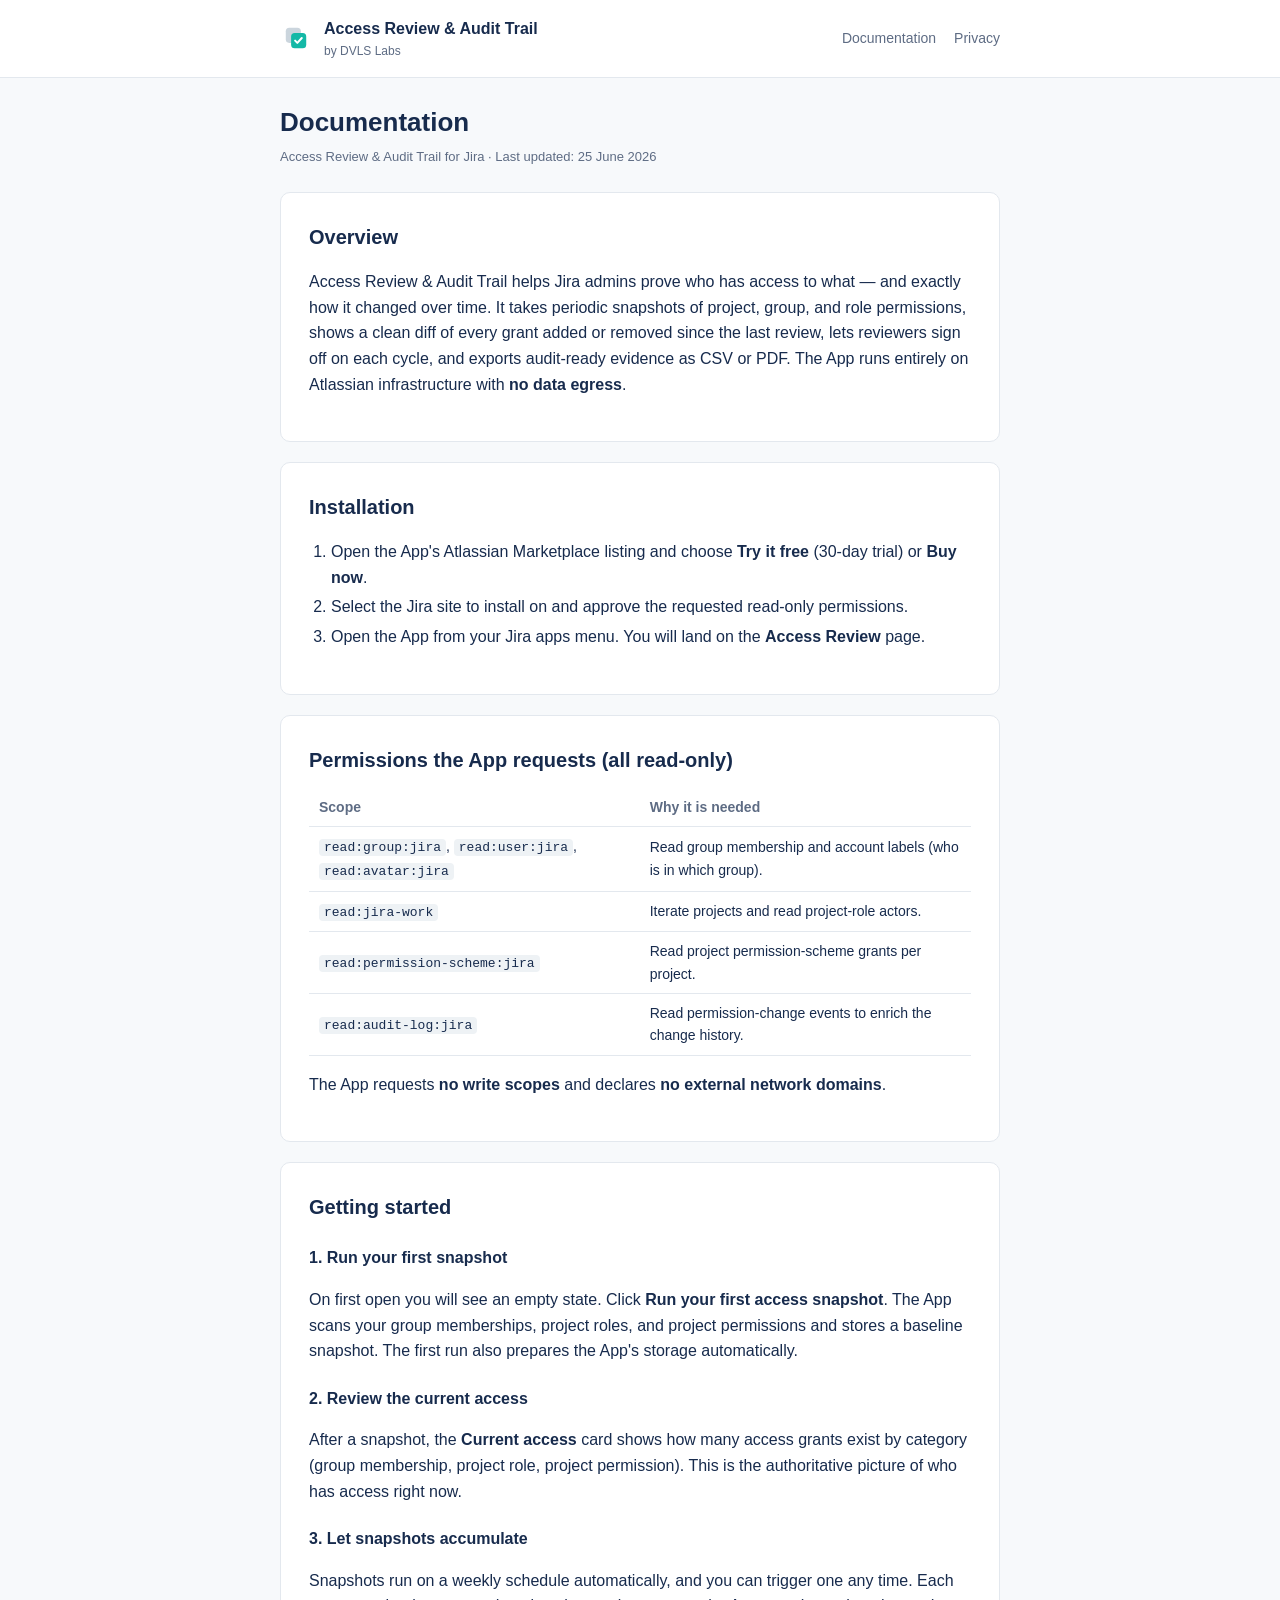
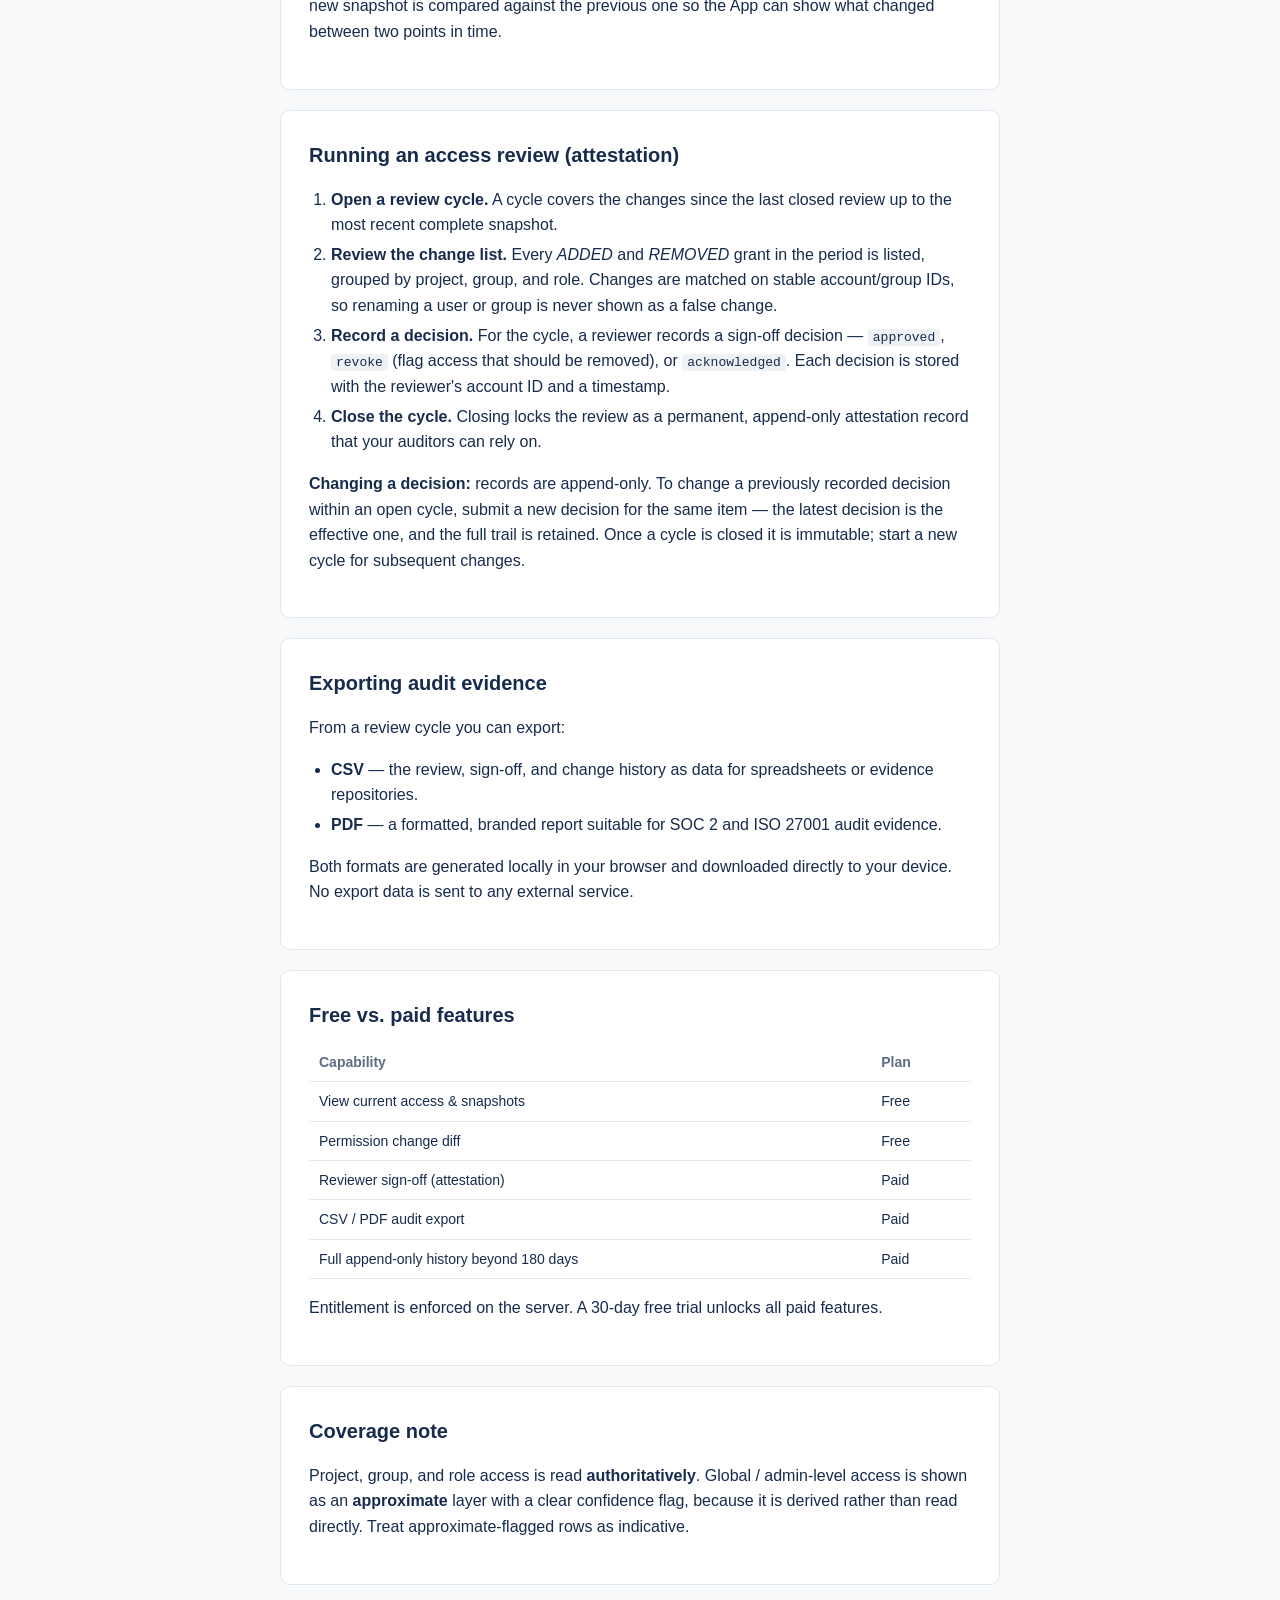
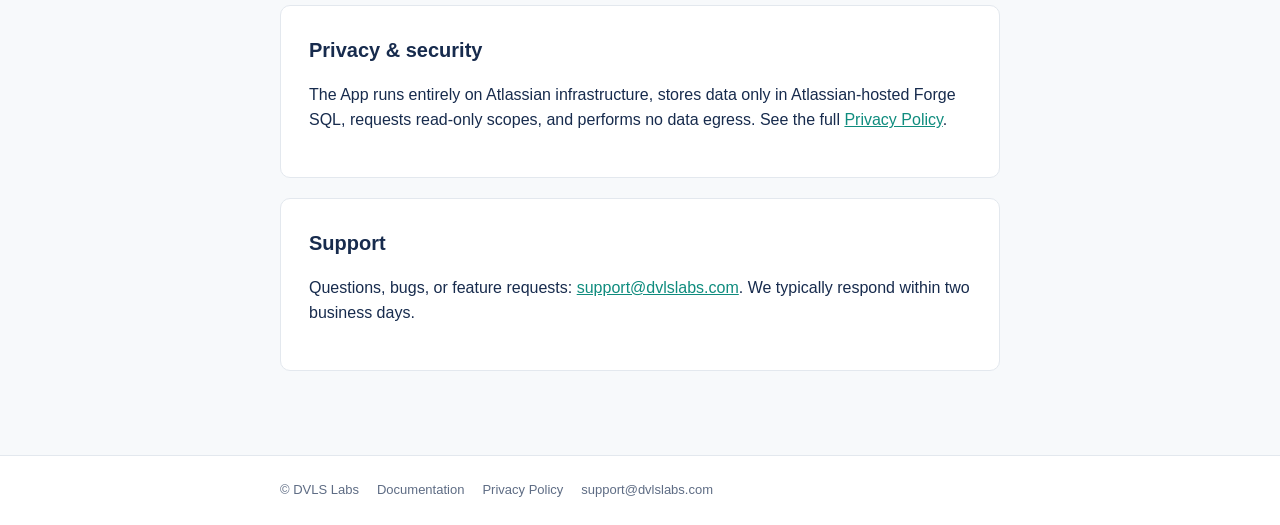
==== documentation.html @ 3ddf1726 "docs(site): public Privacy Policy + Documentation (GitHub Pages ready) v11.15.0 - site/privacy.html:" ====
<!DOCTYPE html>
<html lang="en">
<head>
<meta charset="UTF-8" />
<meta name="viewport" content="width=device-width, initial-scale=1.0" />
<title>Documentation — Access Review &amp; Audit Trail for Jira</title>
<meta name="description" content="How to install and use Access Review & Audit Trail for Jira: snapshots, permission diff, reviewer sign-off, and audit-ready CSV/PDF export." />
<link rel="icon" href="logo.svg" type="image/svg+xml" />
<link rel="stylesheet" href="style.css" />
</head>
<body>

<header class="site-header">
  <div class="wrap">
    <img class="logo" src="logo.svg" alt="Access Review logo" />
    <a class="brand" href="index.html">Access Review &amp; Audit Trail<small>by DVLS Labs</small></a>
    <nav class="nav">
      <a href="documentation.html">Documentation</a>
      <a href="privacy.html">Privacy</a>
    </nav>
  </div>
</header>

<main>
  <div class="wrap doc">
    <h1>Documentation</h1>
    <p class="updated">Access Review &amp; Audit Trail for Jira · Last updated: 25 June 2026</p>

    <div class="card">
      <h2>Overview</h2>
      <p>Access Review &amp; Audit Trail helps Jira admins prove who has access to what —
        and exactly how it changed over time. It takes periodic snapshots of project, group,
        and role permissions, shows a clean diff of every grant added or removed since the
        last review, lets reviewers sign off on each cycle, and exports audit-ready evidence
        as CSV or PDF. The App runs entirely on Atlassian infrastructure with
        <strong>no data egress</strong>.</p>
    </div>

    <div class="card">
      <h2>Installation</h2>
      <ol>
        <li>Open the App's Atlassian Marketplace listing and choose <strong>Try it free</strong>
          (30-day trial) or <strong>Buy now</strong>.</li>
        <li>Select the Jira site to install on and approve the requested read-only permissions.</li>
        <li>Open the App from your Jira apps menu. You will land on the
          <strong>Access Review</strong> page.</li>
      </ol>
    </div>

    <div class="card">
      <h2>Permissions the App requests (all read-only)</h2>
      <table>
        <thead><tr><th>Scope</th><th>Why it is needed</th></tr></thead>
        <tbody>
          <tr><td><code>read:group:jira</code>, <code>read:user:jira</code>, <code>read:avatar:jira</code></td>
              <td>Read group membership and account labels (who is in which group).</td></tr>
          <tr><td><code>read:jira-work</code></td>
              <td>Iterate projects and read project-role actors.</td></tr>
          <tr><td><code>read:permission-scheme:jira</code></td>
              <td>Read project permission-scheme grants per project.</td></tr>
          <tr><td><code>read:audit-log:jira</code></td>
              <td>Read permission-change events to enrich the change history.</td></tr>
        </tbody>
      </table>
      <p>The App requests <strong>no write scopes</strong> and declares
        <strong>no external network domains</strong>.</p>
    </div>

    <div class="card">
      <h2>Getting started</h2>
      <h3>1. Run your first snapshot</h3>
      <p>On first open you will see an empty state. Click <strong>Run your first access
        snapshot</strong>. The App scans your group memberships, project roles, and project
        permissions and stores a baseline snapshot. The first run also prepares the App's
        storage automatically.</p>

      <h3>2. Review the current access</h3>
      <p>After a snapshot, the <strong>Current access</strong> card shows how many access
        grants exist by category (group membership, project role, project permission). This
        is the authoritative picture of who has access right now.</p>

      <h3>3. Let snapshots accumulate</h3>
      <p>Snapshots run on a weekly schedule automatically, and you can trigger one any time.
        Each new snapshot is compared against the previous one so the App can show what
        changed between two points in time.</p>
    </div>

    <div class="card">
      <h2>Running an access review (attestation)</h2>
      <ol>
        <li><strong>Open a review cycle.</strong> A cycle covers the changes since the last
          closed review up to the most recent complete snapshot.</li>
        <li><strong>Review the change list.</strong> Every <em>ADDED</em> and <em>REMOVED</em>
          grant in the period is listed, grouped by project, group, and role. Changes are
          matched on stable account/group IDs, so renaming a user or group is never shown as
          a false change.</li>
        <li><strong>Record a decision.</strong> For the cycle, a reviewer records a sign-off
          decision — <code>approved</code>, <code>revoke</code> (flag access that should be
          removed), or <code>acknowledged</code>. Each decision is stored with the reviewer's
          account ID and a timestamp.</li>
        <li><strong>Close the cycle.</strong> Closing locks the review as a permanent,
          append-only attestation record that your auditors can rely on.</li>
      </ol>
      <p><strong>Changing a decision:</strong> records are append-only. To change a previously
        recorded decision within an open cycle, submit a new decision for the same item — the
        latest decision is the effective one, and the full trail is retained. Once a cycle is
        closed it is immutable; start a new cycle for subsequent changes.</p>
    </div>

    <div class="card">
      <h2>Exporting audit evidence</h2>
      <p>From a review cycle you can export:</p>
      <ul>
        <li><strong>CSV</strong> — the review, sign-off, and change history as data for
          spreadsheets or evidence repositories.</li>
        <li><strong>PDF</strong> — a formatted, branded report suitable for SOC&nbsp;2 and
          ISO&nbsp;27001 audit evidence.</li>
      </ul>
      <p>Both formats are generated locally in your browser and downloaded directly to your
        device. No export data is sent to any external service.</p>
    </div>

    <div class="card">
      <h2>Free vs. paid features</h2>
      <table>
        <thead><tr><th>Capability</th><th>Plan</th></tr></thead>
        <tbody>
          <tr><td>View current access &amp; snapshots</td><td>Free</td></tr>
          <tr><td>Permission change diff</td><td>Free</td></tr>
          <tr><td>Reviewer sign-off (attestation)</td><td>Paid</td></tr>
          <tr><td>CSV / PDF audit export</td><td>Paid</td></tr>
          <tr><td>Full append-only history beyond 180 days</td><td>Paid</td></tr>
        </tbody>
      </table>
      <p>Entitlement is enforced on the server. A 30-day free trial unlocks all paid features.</p>
    </div>

    <div class="card">
      <h2>Coverage note</h2>
      <p>Project, group, and role access is read <strong>authoritatively</strong>. Global /
        admin-level access is shown as an <strong>approximate</strong> layer with a clear
        confidence flag, because it is derived rather than read directly. Treat
        approximate-flagged rows as indicative.</p>
    </div>

    <div class="card">
      <h2>Privacy &amp; security</h2>
      <p>The App runs entirely on Atlassian infrastructure, stores data only in Atlassian-hosted
        Forge SQL, requests read-only scopes, and performs no data egress. See the full
        <a href="privacy.html">Privacy Policy</a>.</p>
    </div>

    <div class="card">
      <h2>Support</h2>
      <p>Questions, bugs, or feature requests:
        <a href="mailto:support@dvlslabs.com">support@dvlslabs.com</a>. We typically respond
        within two business days.</p>
    </div>
  </div>
</main>

<footer class="site-footer">
  <div class="wrap">
    <span>© DVLS Labs</span>
    <a href="documentation.html">Documentation</a>
    <a href="privacy.html">Privacy Policy</a>
    <a href="mailto:support@dvlslabs.com">support@dvlslabs.com</a>
  </div>
</footer>

</body>
</html>
---- style.css ----
/* DVLS Labs — Access Review & Audit Trail for Jira — public site */
:root {
  --teal: #14B8A6;
  --teal-dark: #0F8C7E;
  --ink: #172B4D;
  --muted: #5E6C84;
  --ghost: #CBD5DD;
  --bg: #F7F9FB;
  --card: #FFFFFF;
  --border: #E3E8EE;
  --maxw: 760px;
}

* { box-sizing: border-box; }

html { -webkit-text-size-adjust: 100%; }

body {
  margin: 0;
  font-family: -apple-system, BlinkMacSystemFont, "Segoe UI", Roboto, Oxygen,
    Ubuntu, Cantarell, "Helvetica Neue", Arial, sans-serif;
  color: var(--ink);
  background: var(--bg);
  line-height: 1.6;
}

a { color: var(--teal-dark); }
a:hover { color: var(--teal); }

.wrap { max-width: var(--maxw); margin: 0 auto; padding: 0 20px; }

/* Header */
.site-header {
  background: var(--card);
  border-bottom: 1px solid var(--border);
}
.site-header .wrap {
  display: flex;
  align-items: center;
  gap: 12px;
  padding-top: 16px;
  padding-bottom: 16px;
}
.logo {
  width: 32px; height: 32px;
  flex: 0 0 32px;
}
.brand {
  font-weight: 700;
  font-size: 16px;
  color: var(--ink);
  text-decoration: none;
}
.brand small { display: block; font-weight: 400; font-size: 12px; color: var(--muted); }
.nav { margin-left: auto; display: flex; gap: 18px; font-size: 14px; }
.nav a { text-decoration: none; color: var(--muted); }
.nav a:hover { color: var(--ink); }

/* Hero */
.hero { padding: 56px 0 32px; }
.hero h1 { font-size: 30px; line-height: 1.25; margin: 0 0 12px; }
.hero p.lead { font-size: 18px; color: var(--muted); margin: 0 0 24px; }
.badge {
  display: inline-block;
  background: rgba(20,184,166,0.10);
  color: var(--teal-dark);
  border: 1px solid rgba(20,184,166,0.30);
  font-size: 12px; font-weight: 600;
  padding: 4px 10px; border-radius: 999px;
  margin-bottom: 16px;
}
.cta-row { display: flex; flex-wrap: wrap; gap: 12px; margin-top: 8px; }
.btn {
  display: inline-block;
  text-decoration: none;
  font-weight: 600; font-size: 14px;
  padding: 10px 18px; border-radius: 6px;
  border: 1px solid var(--border);
  background: var(--card); color: var(--ink);
}
.btn.primary { background: var(--teal); color: #fff; border-color: var(--teal); }
.btn.primary:hover { background: var(--teal-dark); color: #fff; }

/* Content cards */
main { padding: 24px 0 64px; }
.card {
  background: var(--card);
  border: 1px solid var(--border);
  border-radius: 10px;
  padding: 28px 28px;
  margin: 0 0 20px;
}
.card h2 { font-size: 20px; margin: 0 0 12px; }
.card h3 { font-size: 16px; margin: 22px 0 8px; }
.doc h1 { font-size: 26px; margin: 0 0 4px; }
.doc .updated { color: var(--muted); font-size: 13px; margin: 0 0 24px; }
ul, ol { padding-left: 22px; }
li { margin: 4px 0; }
code {
  background: #EEF2F5; border-radius: 4px;
  padding: 1px 5px; font-size: 13px;
  font-family: "SFMono-Regular", Consolas, "Liberation Mono", Menlo, monospace;
}
table { width: 100%; border-collapse: collapse; margin: 12px 0; font-size: 14px; }
th, td { text-align: left; padding: 8px 10px; border-bottom: 1px solid var(--border); }
th { color: var(--muted); font-weight: 600; }
.tiles { display: grid; grid-template-columns: 1fr 1fr; gap: 16px; }
@media (max-width: 560px) { .tiles { grid-template-columns: 1fr; } }
.tile {
  border: 1px solid var(--border); border-radius: 10px;
  padding: 20px; background: var(--card);
}
.tile h3 { margin-top: 0; }

/* Footer */
.site-footer {
  border-top: 1px solid var(--border);
  background: var(--card);
  color: var(--muted); font-size: 13px;
}
.site-footer .wrap { padding: 24px 20px; display: flex; flex-wrap: wrap; gap: 8px 18px; }
.site-footer a { color: var(--muted); text-decoration: none; }
.site-footer a:hover { color: var(--ink); }
.site-footer .sep { margin-left: auto; }
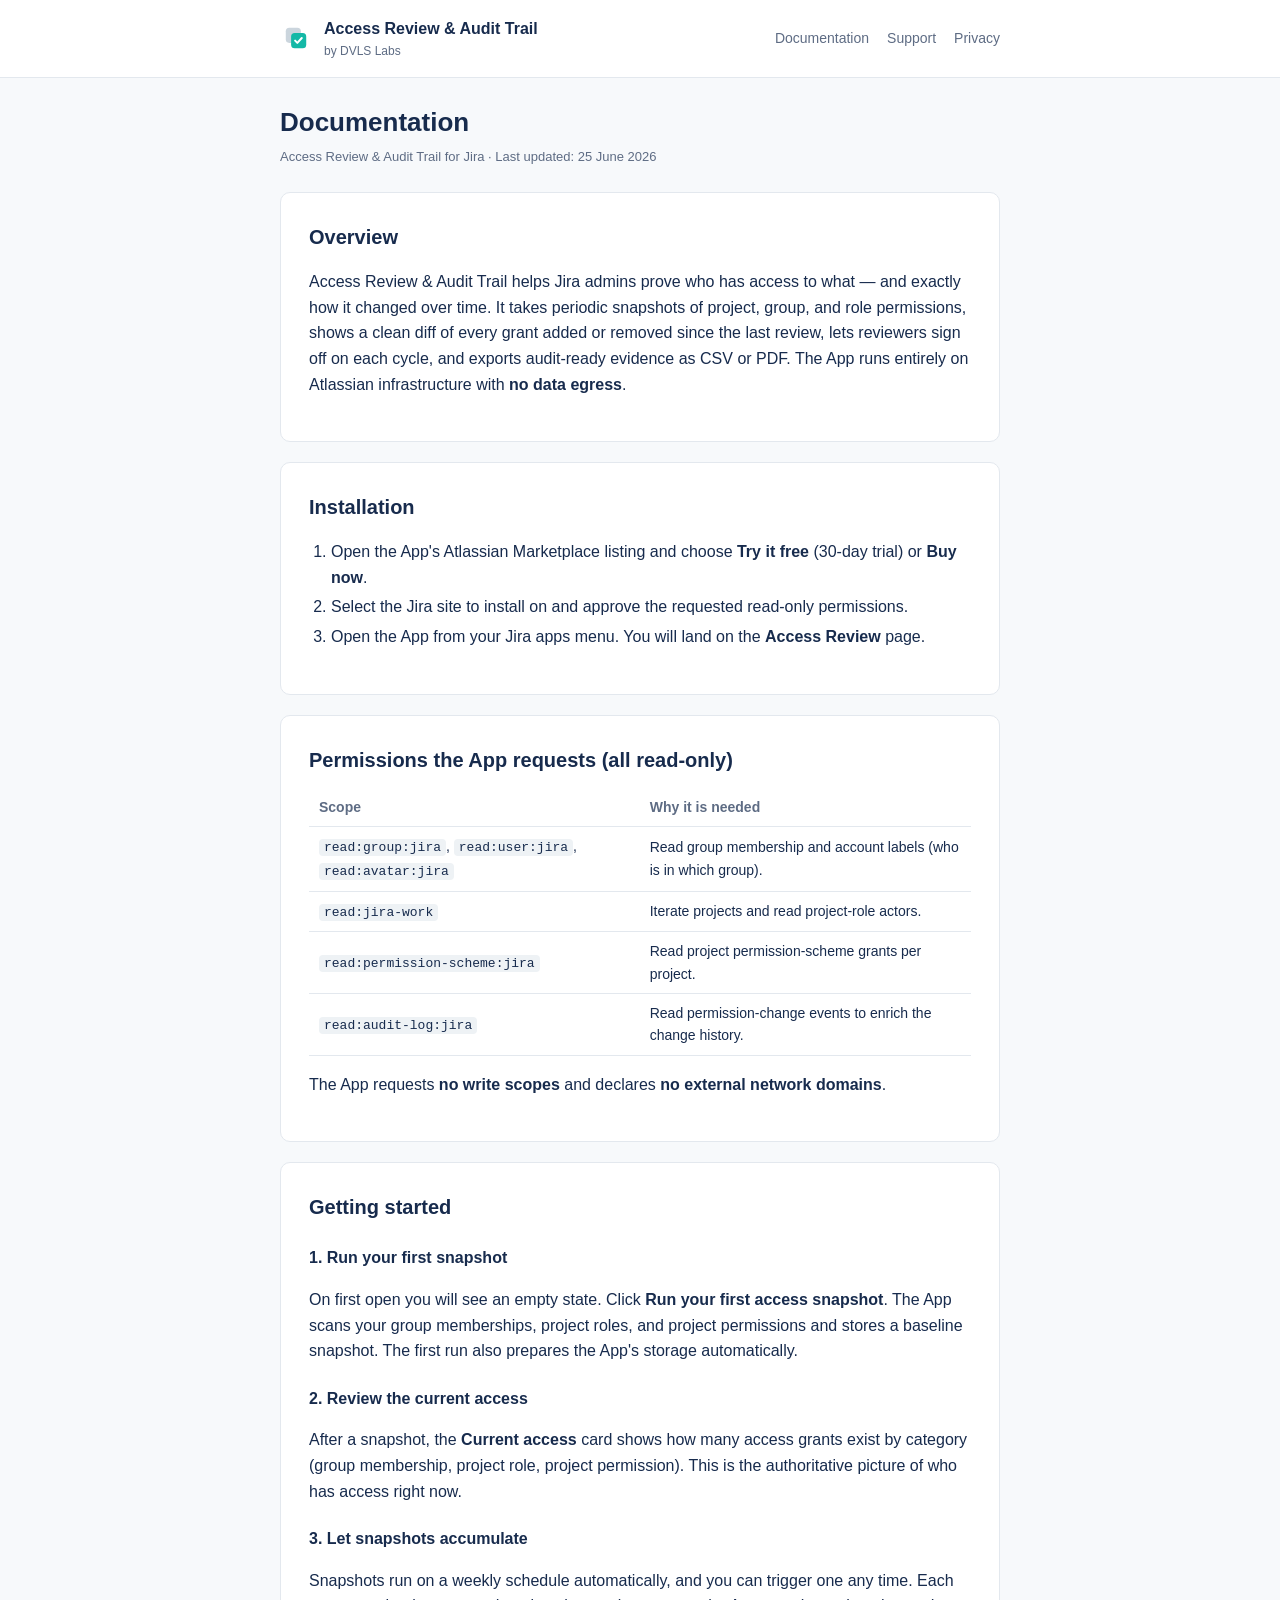
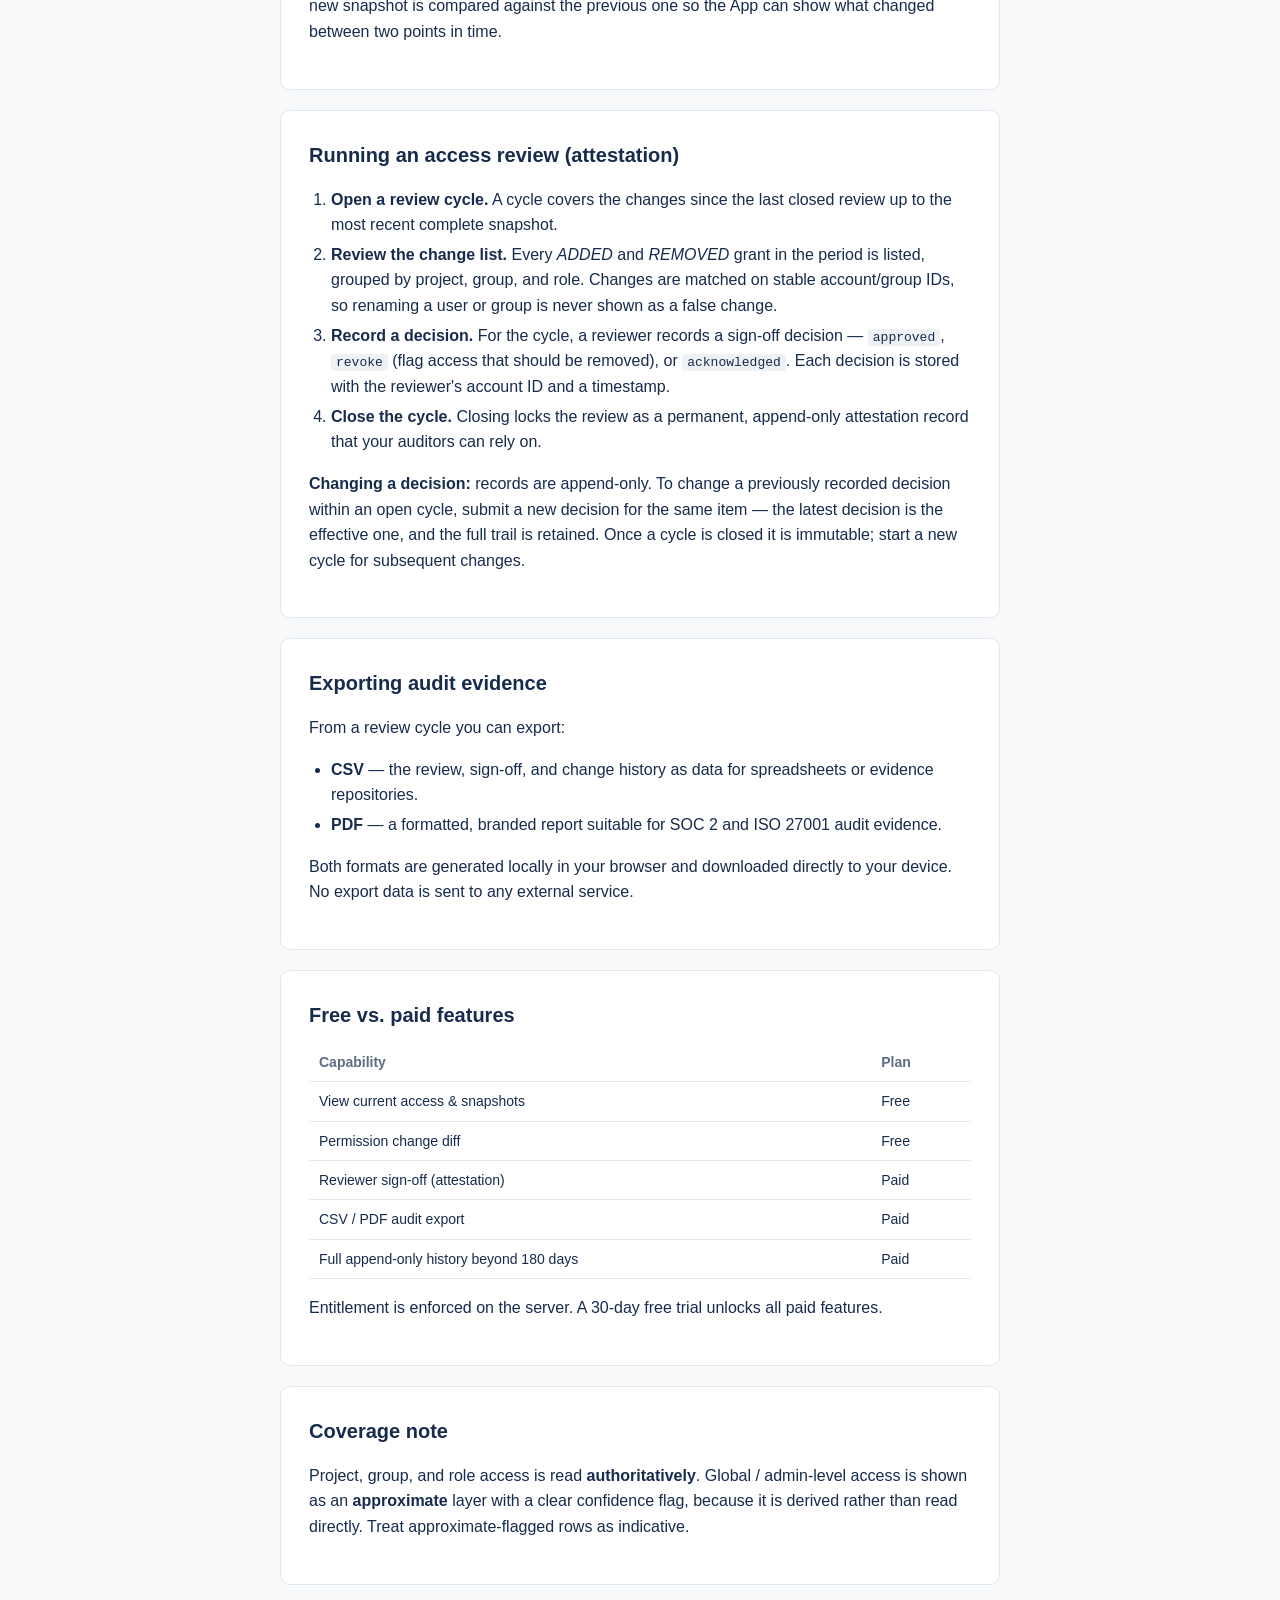
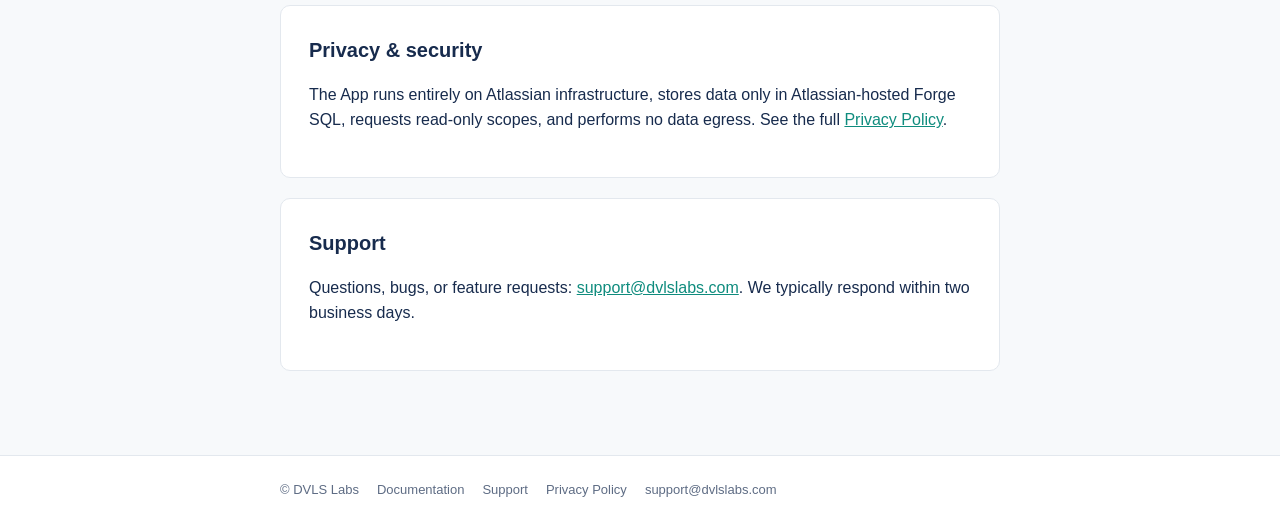
==== commit b5dbd799: "feat(site): add dedicated support page + Support nav link across site Adds site/support.html (contac" ====
--- a/documentation.html
+++ b/documentation.html
@@ -16,6 +16,7 @@
     <a class="brand" href="index.html">Access Review &amp; Audit Trail<small>by DVLS Labs</small></a>
     <nav class="nav">
       <a href="documentation.html">Documentation</a>
+      <a href="support.html">Support</a>
       <a href="privacy.html">Privacy</a>
     </nav>
   </div>
@@ -163,6 +164,7 @@
   <div class="wrap">
     <span>© DVLS Labs</span>
     <a href="documentation.html">Documentation</a>
+    <a href="support.html">Support</a>
     <a href="privacy.html">Privacy Policy</a>
     <a href="mailto:support@dvlslabs.com">support@dvlslabs.com</a>
   </div>
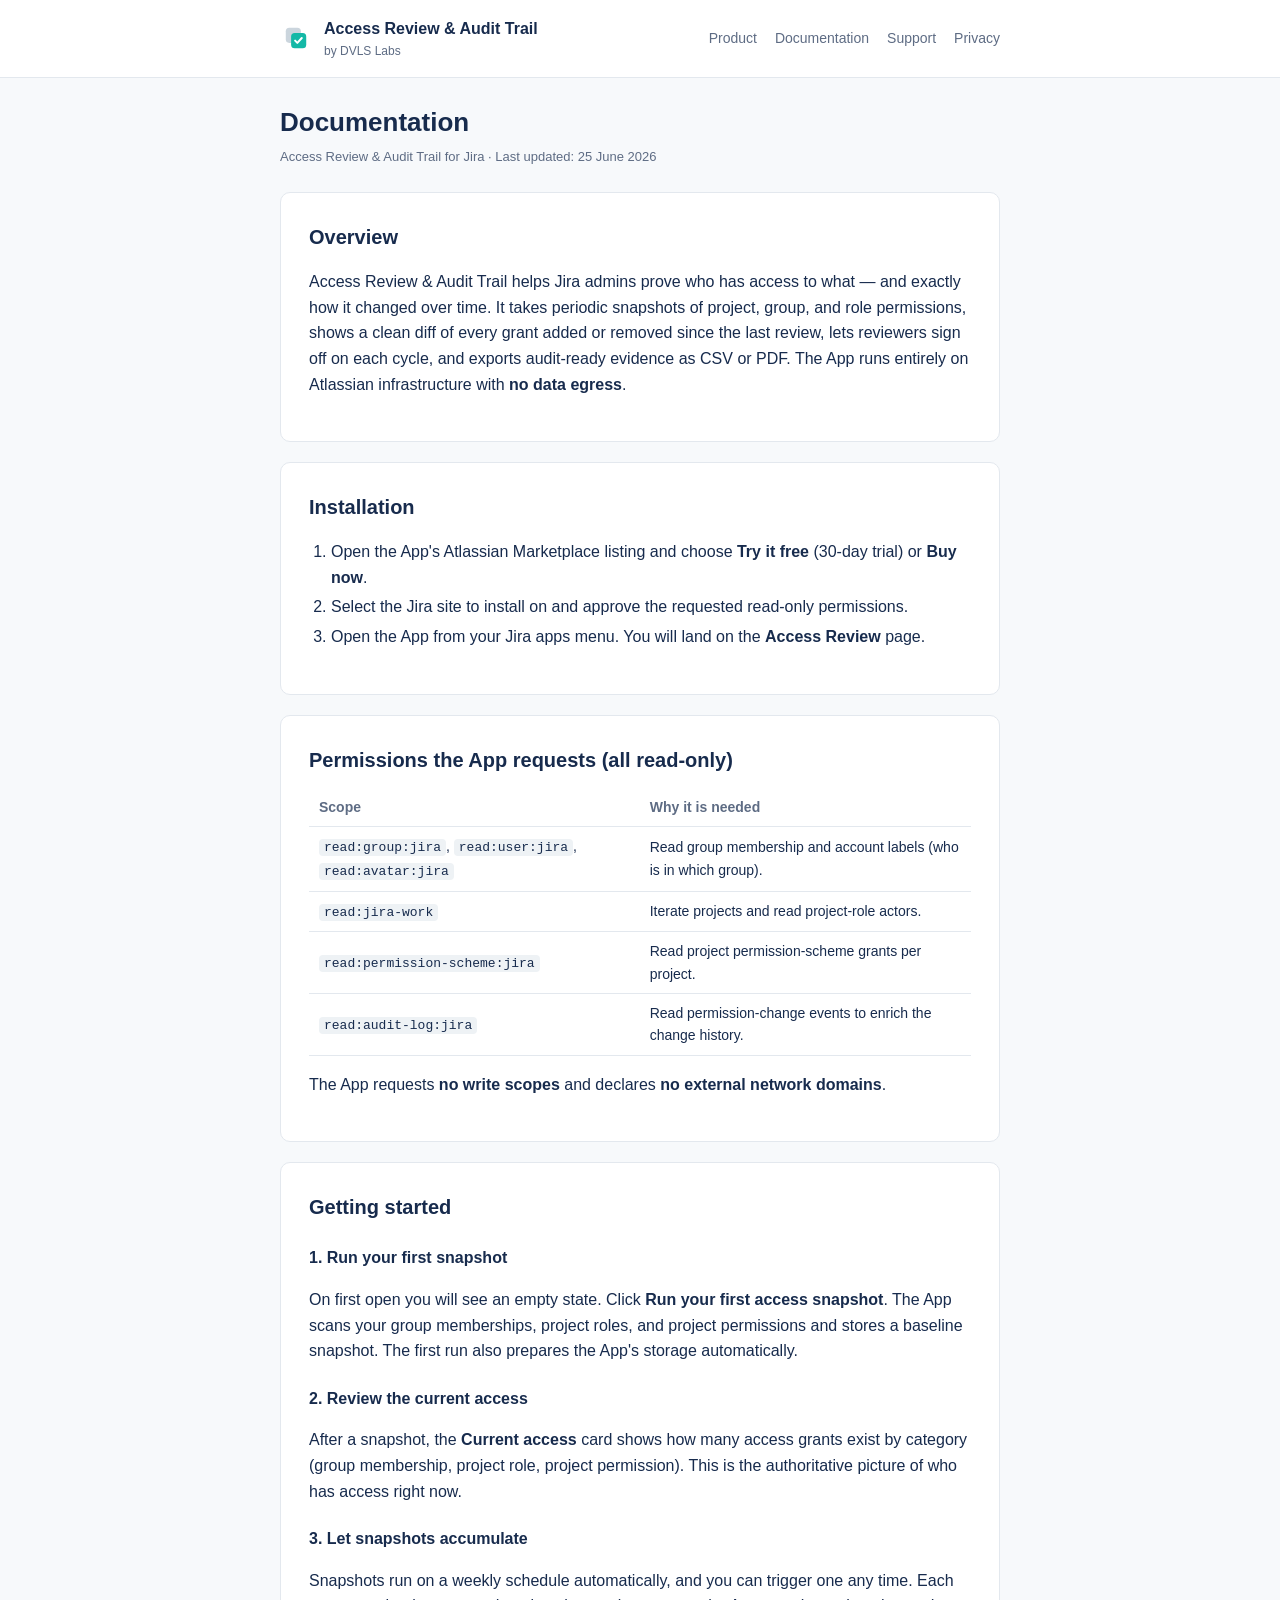
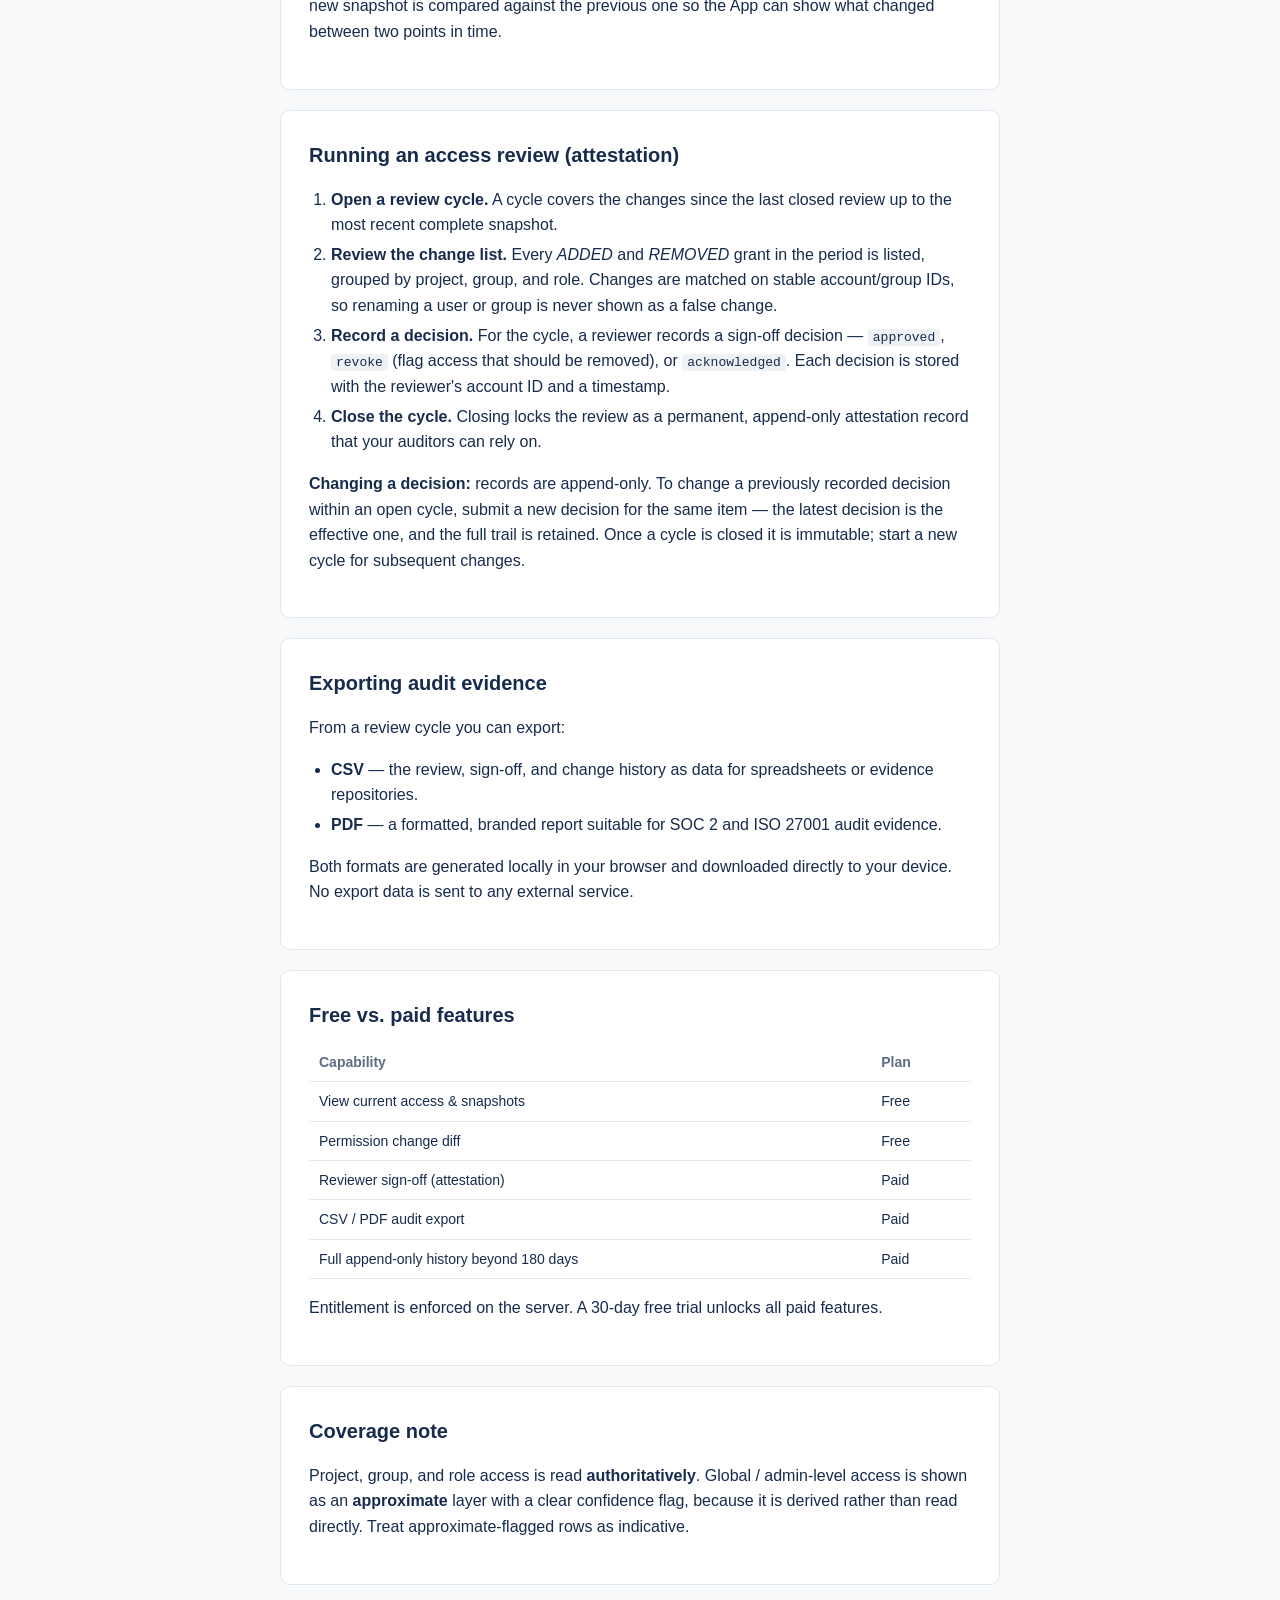
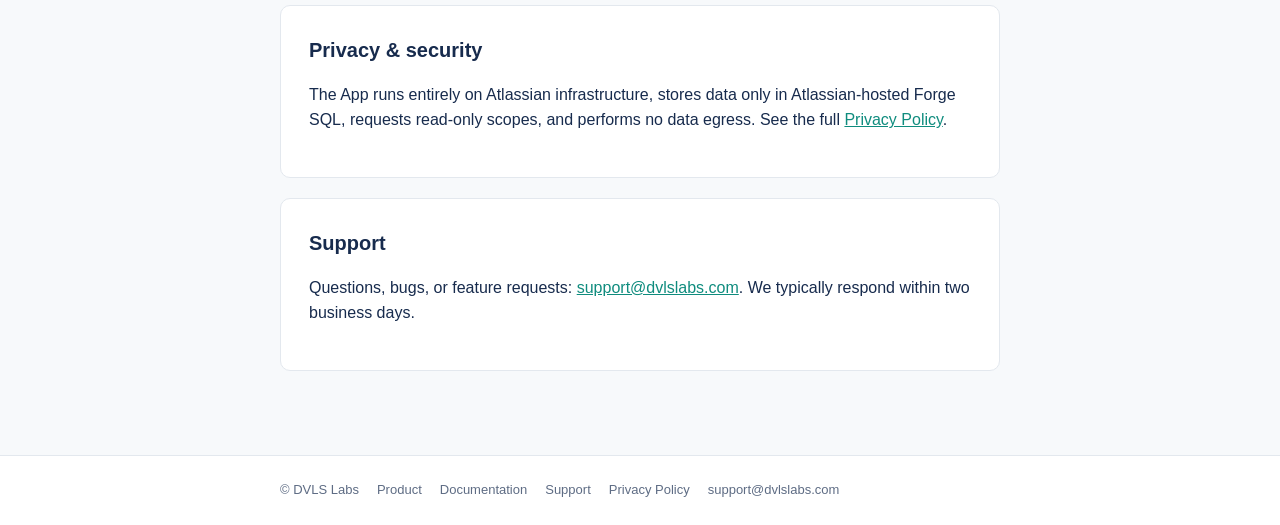
==== commit 17a409e1: "feat(site): add product.html SEO landing (180-day audit-history long-tail) + Product nav/footer link" ====
--- a/documentation.html
+++ b/documentation.html
@@ -15,6 +15,7 @@
     <img class="logo" src="logo.svg" alt="Access Review logo" />
     <a class="brand" href="index.html">Access Review &amp; Audit Trail<small>by DVLS Labs</small></a>
     <nav class="nav">
+      <a href="product.html">Product</a>
       <a href="documentation.html">Documentation</a>
       <a href="support.html">Support</a>
       <a href="privacy.html">Privacy</a>
@@ -163,6 +164,7 @@
 <footer class="site-footer">
   <div class="wrap">
     <span>© DVLS Labs</span>
+    <a href="product.html">Product</a>
     <a href="documentation.html">Documentation</a>
     <a href="support.html">Support</a>
     <a href="privacy.html">Privacy Policy</a>
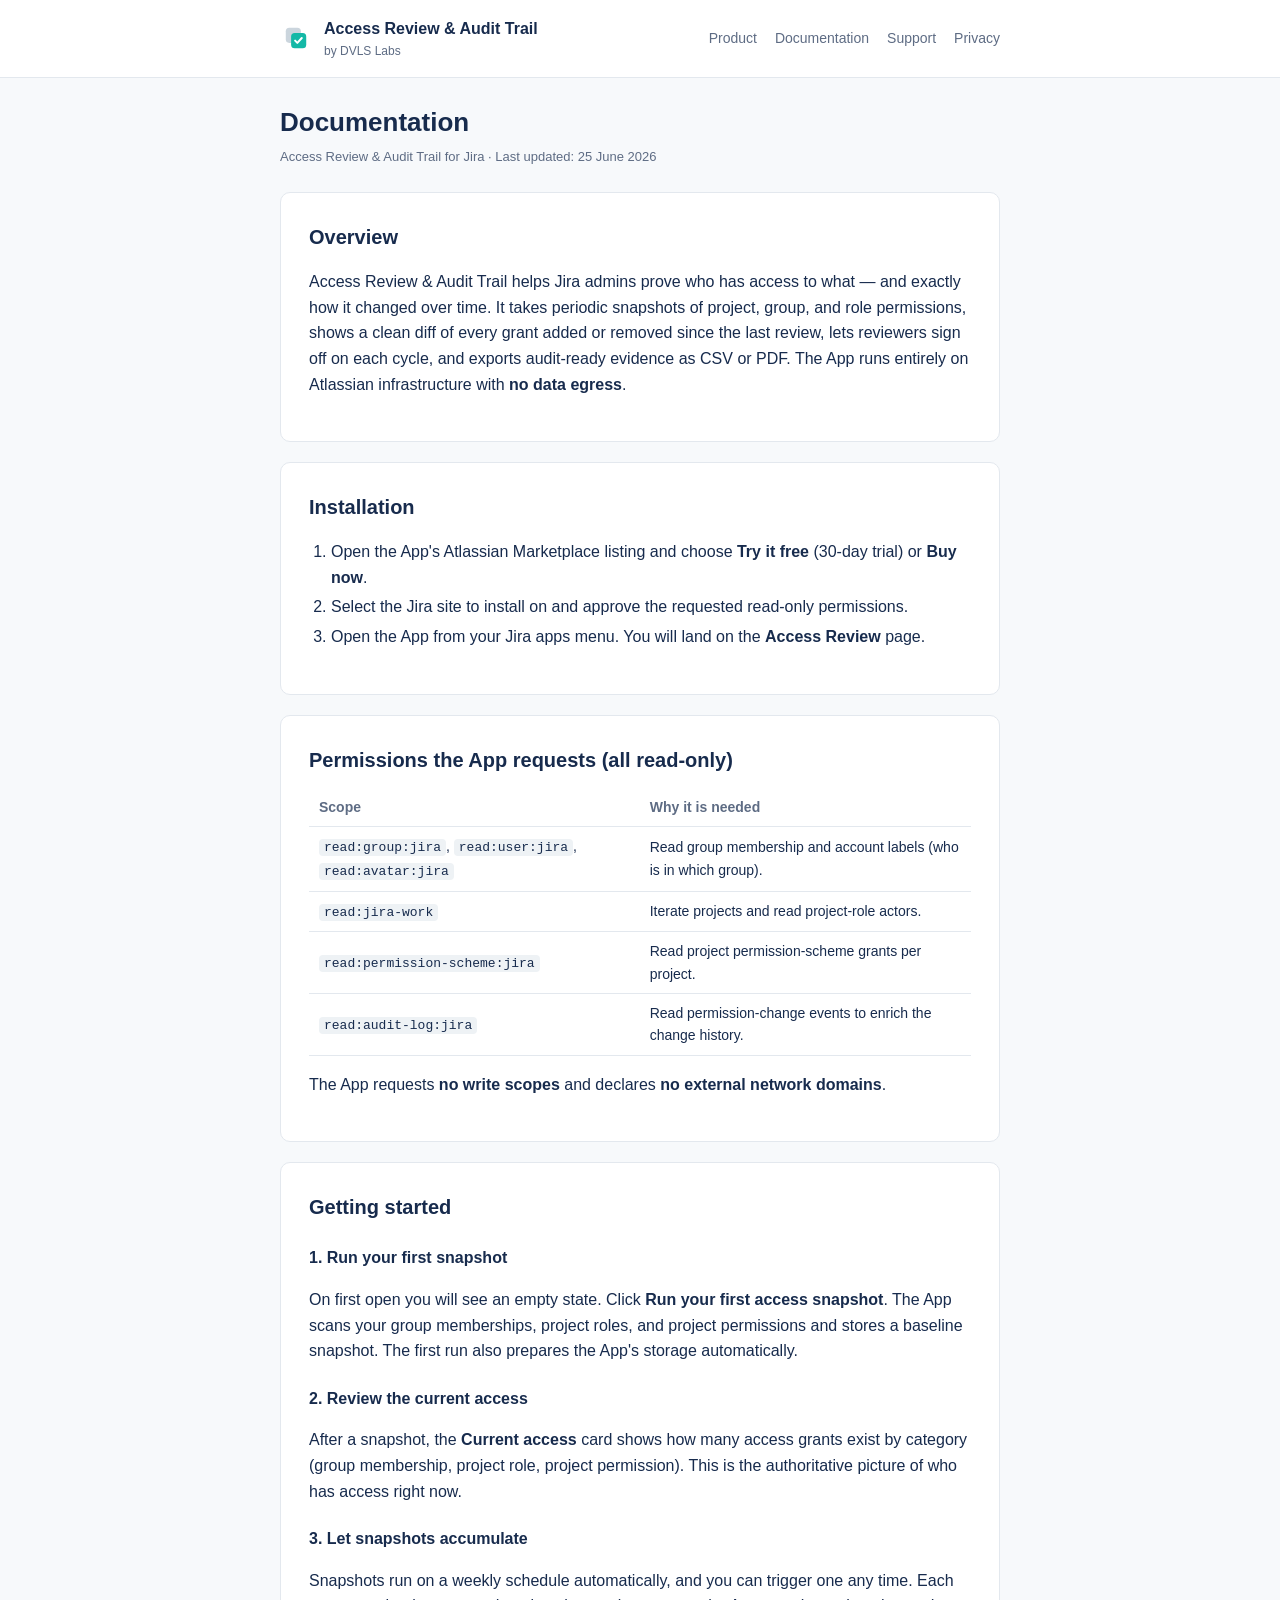
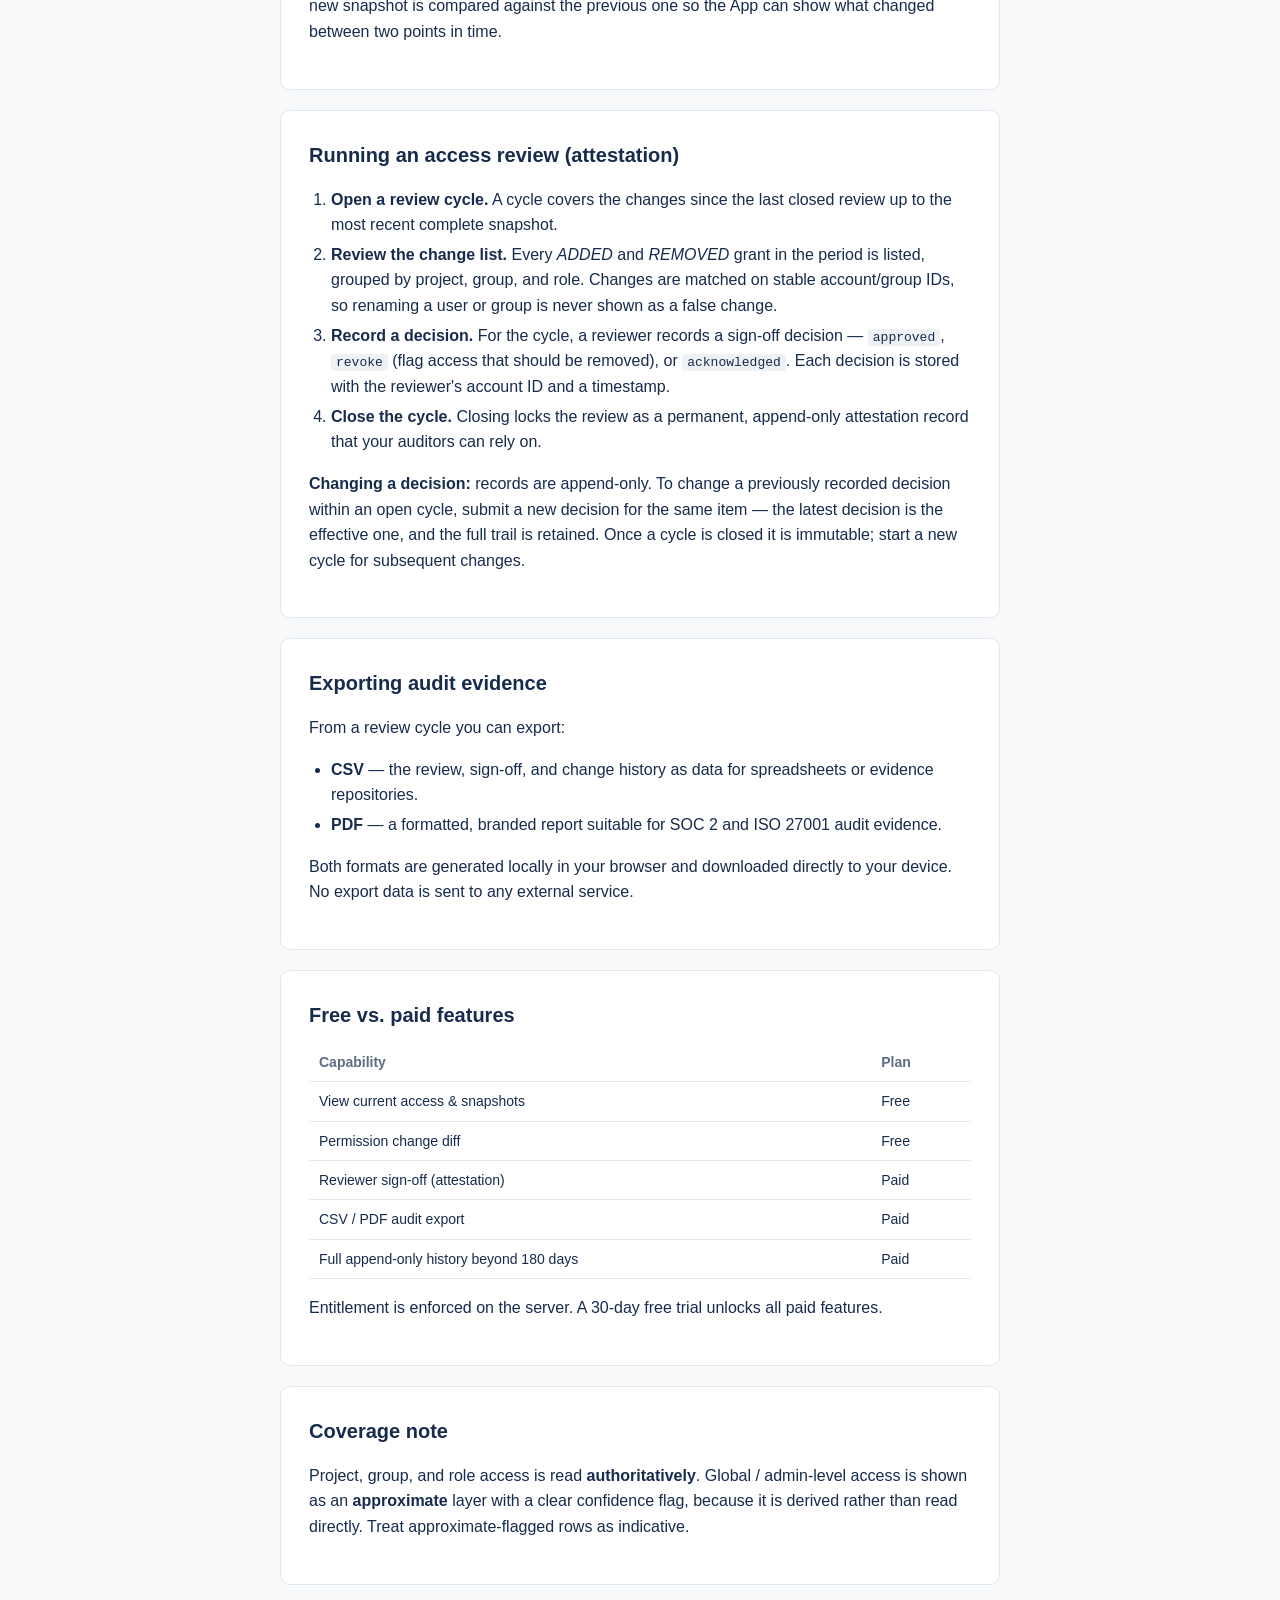
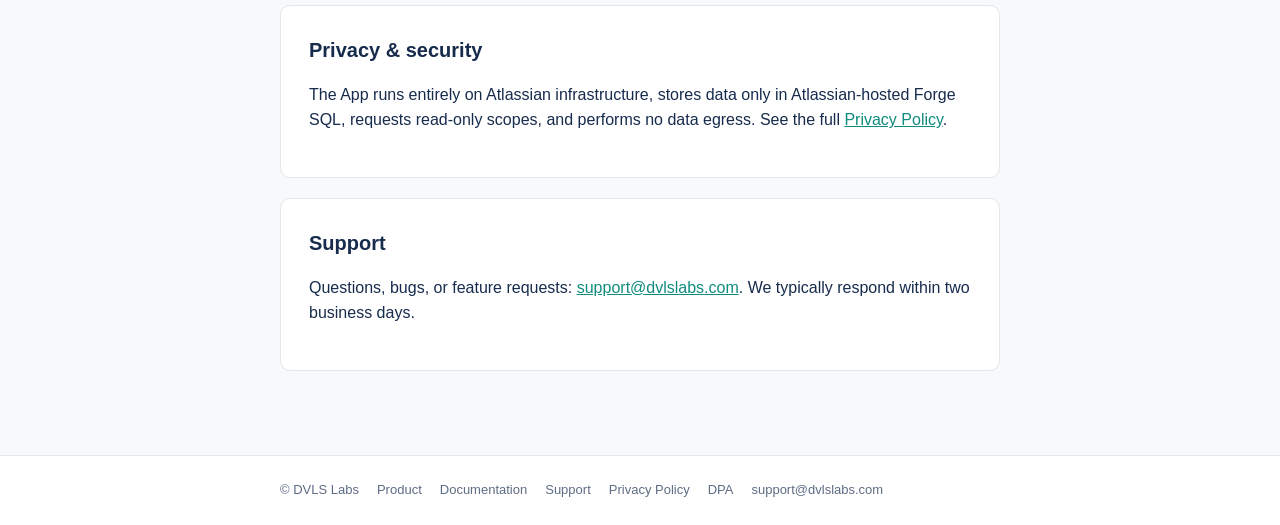
==== commit ed9bd3f4: "feat(site): publish DPA page - Bonterms DPA v2.0 adopted with DPA Details Incorporates the Bonterms " ====
--- a/documentation.html
+++ b/documentation.html
@@ -6,6 +6,7 @@
 <title>Documentation — Access Review &amp; Audit Trail for Jira</title>
 <meta name="description" content="How to install and use Access Review & Audit Trail for Jira: snapshots, permission diff, reviewer sign-off, and audit-ready CSV/PDF export." />
 <link rel="icon" href="logo.svg" type="image/svg+xml" />
+<link rel="canonical" href="https://dvlslabs.com/documentation.html" />
 <link rel="stylesheet" href="style.css" />
 </head>
 <body>
@@ -168,6 +169,7 @@
     <a href="documentation.html">Documentation</a>
     <a href="support.html">Support</a>
     <a href="privacy.html">Privacy Policy</a>
+    <a href="dpa.html">DPA</a>
     <a href="mailto:support@dvlslabs.com">support@dvlslabs.com</a>
   </div>
 </footer>
